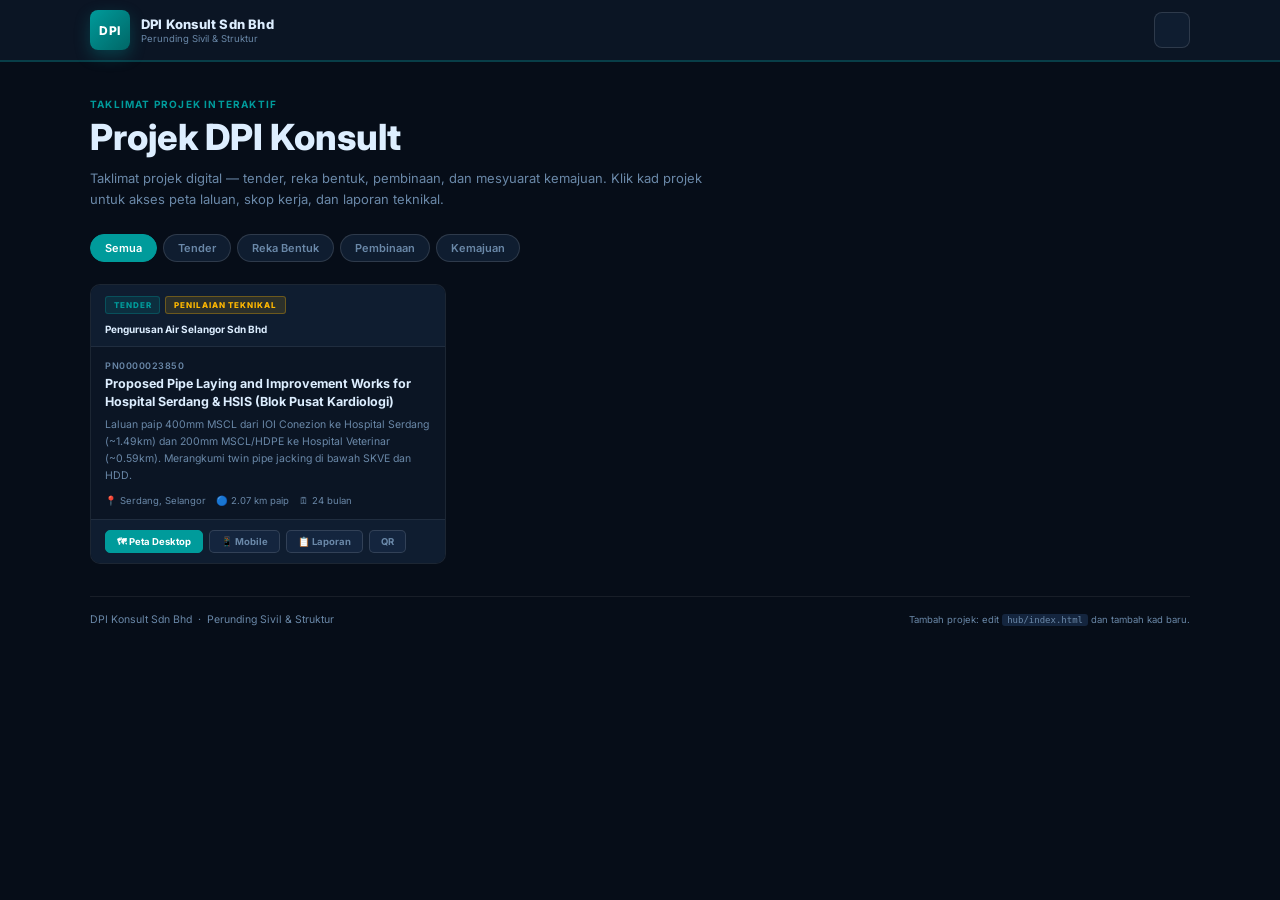
==== hub/index.html @ ebe24104 "restore desktop map engine; add tender-report; scaffold hub; migrate GHA to Workers - index.html: re" ====
<!DOCTYPE html>
<html lang="ms">
<head>
<meta charset="UTF-8">
<meta name="viewport" content="width=device-width,initial-scale=1.0">
<meta name="theme-color" content="#060d18">
<meta name="description" content="Direktori projek DPI Konsult Sdn Bhd — taklimat interaktif untuk tender, reka bentuk, dan pembinaan.">
<title>DPI Konsult — Projek</title>
<link rel="preconnect" href="https://fonts.googleapis.com">
<link href="https://fonts.googleapis.com/css2?family=Inter:wght@300;400;500;600;700;800&display=swap" rel="stylesheet">
<link rel="stylesheet" href="styles.css">
</head>
<body>

<header class="topbar">
  <div class="topbar-inner shell">
    <div class="brand">
      <div class="brand-mark">DPI</div>
      <div class="brand-text">
        <div class="brand-name">DPI Konsult Sdn Bhd</div>
        <div class="brand-sub">Perunding Sivil &amp; Struktur</div>
      </div>
    </div>
    <div class="topbar-right">
      <button class="theme-btn" id="theme-toggle" aria-label="Toggle dark mode" title="Toggle dark mode">
        <svg class="icon-sun" viewBox="0 0 24 24" fill="none" aria-hidden="true" width="16" height="16">
          <circle cx="12" cy="12" r="4.5" stroke="currentColor" stroke-width="1.75"/>
          <path d="M12 2v2M12 20v2M4.22 4.22l1.42 1.42M18.36 18.36l1.42 1.42M2 12h2M20 12h2M4.22 19.78l1.42-1.42M18.36 5.64l1.42-1.42" stroke="currentColor" stroke-width="1.75" stroke-linecap="round"/>
        </svg>
        <svg class="icon-moon" viewBox="0 0 24 24" fill="none" aria-hidden="true" width="16" height="16">
          <path d="M21 12.79A9 9 0 1 1 11.21 3 7 7 0 0 0 21 12.79z" stroke="currentColor" stroke-width="1.75" stroke-linecap="round" stroke-linejoin="round"/>
        </svg>
      </button>
    </div>
  </div>
</header>

<main class="shell">

  <section class="hero">
    <div class="eyebrow">Taklimat Projek Interaktif</div>
    <h1>Projek DPI Konsult</h1>
    <p class="hero-sub">Taklimat projek digital — tender, reka bentuk, pembinaan, dan mesyuarat kemajuan. Klik kad projek untuk akses peta laluan, skop kerja, dan laporan teknikal.</p>
  </section>

  <!-- FILTER BAR -->
  <div class="filter-bar" role="group" aria-label="Tapis mengikut peringkat">
    <button class="fpill active" data-filter="all" onclick="filterCards(this)">Semua</button>
    <button class="fpill" data-filter="tender" onclick="filterCards(this)">Tender</button>
    <button class="fpill" data-filter="design" onclick="filterCards(this)">Reka Bentuk</button>
    <button class="fpill" data-filter="construction" onclick="filterCards(this)">Pembinaan</button>
    <button class="fpill" data-filter="progress" onclick="filterCards(this)">Kemajuan</button>
  </div>

  <!-- PROJECT GRID -->
  <ul class="proj-grid" id="proj-grid" role="list">

    <!-- ── HOSPITAL SERDANG WATER SUPPLY ── -->
    <li class="proj-card" data-stage="tender">
      <div class="card-head">
        <div class="stage-badges">
          <span class="badge badge-tender">Tender</span>
          <span class="badge badge-eval">Penilaian Teknikal</span>
        </div>
        <div class="client-row">
          <img class="client-logo" src="https://iconape.com/wp-content/png_logo_vector/air-selangor-logo.png" alt="Air Selangor" onerror="this.style.display='none'">
          <div class="client-name">Pengurusan Air Selangor Sdn Bhd</div>
        </div>
      </div>
      <div class="card-body">
        <div class="proj-num">PN0000023850</div>
        <h2 class="proj-title">Proposed Pipe Laying and Improvement Works for Hospital Serdang &amp; HSIS (Blok Pusat Kardiologi)</h2>
        <p class="proj-desc">Laluan paip 400mm MSCL dari IOI Conezion ke Hospital Serdang (~1.49km) dan 200mm MSCL/HDPE ke Hospital Veterinar (~0.59km). Merangkumi twin pipe jacking di bawah SKVE dan HDD.</p>
        <div class="proj-meta">
          <span class="meta-item">📍 Serdang, Selangor</span>
          <span class="meta-item">🔵 2.07 km paip</span>
          <span class="meta-item">🗓 24 bulan</span>
        </div>
      </div>
      <div class="card-foot">
        <div class="card-links">
          <a class="clink clink-primary" href="/index.html" target="_blank" rel="noopener">🗺 Peta Desktop</a>
          <a class="clink clink-sec" href="/mobile.html" target="_blank" rel="noopener">📱 Mobile</a>
          <a class="clink clink-sec" href="/tender-report.html" target="_blank" rel="noopener">📋 Laporan</a>
          <a class="clink clink-sec" href="/qr.html" target="_blank" rel="noopener">QR</a>
        </div>
      </div>
    </li>

    <!-- ── ADD NEW PROJECT CARDS ABOVE THIS LINE ── -->
    <!-- Copy the <li class="proj-card"> block above and update:     -->
    <!--   data-stage: tender | design | construction | progress       -->
    <!--   badge classes, client logo, tender number, title, desc      -->
    <!--   card-links hrefs pointing to the deployed briefing URLs     -->

  </ul>

  <div class="empty-state" id="empty-state" style="display:none;">
    <div class="empty-icon">🔍</div>
    <div class="empty-msg">Tiada projek dalam peringkat ini.</div>
  </div>

</main>

<footer class="page-foot shell">
  <div class="foot-inner">
    <span>DPI Konsult Sdn Bhd &nbsp;·&nbsp; Perunding Sivil &amp; Struktur</span>
    <span class="foot-note">Tambah projek: edit <code>hub/index.html</code> dan tambah kad baru.</span>
  </div>
</footer>

<script>
(function(){
  var saved=localStorage.getItem('dpik-hub-theme');
  if(saved==='dark'){document.documentElement.setAttribute('data-theme','dark');}
  document.addEventListener('DOMContentLoaded',function(){
    var btn=document.getElementById('theme-toggle');
    if(!btn)return;
    btn.addEventListener('click',function(){
      var next=document.documentElement.getAttribute('data-theme')==='dark'?'light':'dark';
      document.documentElement.setAttribute('data-theme',next);
      localStorage.setItem('dpik-hub-theme',next);
    });
  });
})();

function filterCards(btn){
  var filter=btn.getAttribute('data-filter');
  document.querySelectorAll('.fpill').forEach(function(b){b.classList.remove('active');});
  btn.classList.add('active');
  var cards=document.querySelectorAll('.proj-card');
  var visible=0;
  cards.forEach(function(c){
    var match=filter==='all'||c.getAttribute('data-stage')===filter;
    c.style.display=match?'':'none';
    if(match)visible++;
  });
  document.getElementById('empty-state').style.display=visible===0?'flex':'none';
}
</script>
</body>
</html>
---- hub/styles.css ----
/* DPI Konsult Project Hub — styles */
:root {
  --bg: #060d18;
  --panel: #0b1524;
  --p2: #0f1d30;
  --p3: #14253e;
  --bd: rgba(255,255,255,.07);
  --bd2: rgba(255,255,255,.13);
  --tx: #ddeeff;
  --mu: #6a88a8;
  --faint: #1e3a58;
  --teal: #009B9B;
  --teal2: rgba(0,155,155,.12);
  --teal4: rgba(0,155,155,.3);
  --am: #FFB800;
  --rd: #ff4455;
  --gr: #22c87a;
  --rad: 10px;
  color-scheme: dark;
}
[data-theme="light"] {
  --bg: #f4f7fb;
  --panel: #ffffff;
  --p2: #f0f4f8;
  --p3: #e4eaf2;
  --bd: rgba(0,0,0,.08);
  --bd2: rgba(0,0,0,.14);
  --tx: #0f1d2e;
  --mu: #5a7a9a;
  --faint: #c8d8e8;
  --teal: #007b7b;
  --teal2: rgba(0,123,123,.1);
  --teal4: rgba(0,123,123,.25);
  color-scheme: light;
}

*, *::before, *::after { box-sizing: border-box; margin: 0; padding: 0; }
html { scroll-behavior: smooth; }
body {
  font-family: 'Inter', system-ui, -apple-system, sans-serif;
  background: var(--bg);
  color: var(--tx);
  min-height: 100vh;
}
a { color: var(--teal); text-decoration: none; }
button { cursor: pointer; font-family: inherit; }
img { max-width: 100%; display: block; }
::-webkit-scrollbar { width: 5px; height: 5px; }
::-webkit-scrollbar-thumb { background: var(--faint); border-radius: 3px; }

.shell { width: min(1100px, calc(100% - 32px)); margin: 0 auto; }

/* ── TOPBAR ─────────────────────────────────────── */
.topbar {
  position: sticky; top: 0; z-index: 100;
  background: var(--panel);
  border-bottom: 2px solid var(--teal4);
}
.topbar-inner {
  display: flex; align-items: center; justify-content: space-between;
  min-height: 60px; gap: 12px;
}
.brand { display: flex; align-items: center; gap: 11px; }
.brand-mark {
  width: 40px; height: 40px; border-radius: 8px; flex-shrink: 0;
  background: linear-gradient(135deg, var(--teal), #006666);
  color: #fff; font-size: 12px; font-weight: 800; letter-spacing: .5px;
  display: flex; align-items: center; justify-content: center;
  box-shadow: 0 6px 16px rgba(0,155,155,.3);
}
.brand-name { font-size: 13px; font-weight: 800; color: var(--tx); letter-spacing: .2px; }
.brand-sub { font-size: 9.5px; color: var(--mu); margin-top: 1px; }
.theme-btn {
  width: 36px; height: 36px; border-radius: 8px; border: 1px solid var(--bd2);
  background: var(--p2); color: var(--mu);
  display: flex; align-items: center; justify-content: center;
  transition: all .15s;
}
.theme-btn:hover { color: var(--tx); border-color: var(--bd2); }
[data-theme="dark"] .icon-sun { display: block; }
[data-theme="dark"] .icon-moon { display: none; }
[data-theme="light"] .icon-sun { display: none; }
[data-theme="light"] .icon-moon { display: block; }
.icon-sun, .icon-moon { display: none; }
[data-theme="dark"] .icon-sun { display: block; }
[data-theme="light"] .icon-moon { display: block; }

/* ── HERO ────────────────────────────────────────── */
.hero { padding: 36px 0 24px; }
.eyebrow {
  font-size: 10px; font-weight: 700; letter-spacing: 1.2px;
  text-transform: uppercase; color: var(--teal); margin-bottom: 8px;
}
h1 {
  font-size: clamp(24px, 4vw, 36px); font-weight: 800; color: var(--tx);
  line-height: 1.1; margin-bottom: 10px;
}
.hero-sub {
  font-size: 13px; color: var(--mu); line-height: 1.65; max-width: 640px;
}

/* ── FILTER BAR ──────────────────────────────────── */
.filter-bar {
  display: flex; gap: 6px; flex-wrap: wrap; margin-bottom: 22px;
}
.fpill {
  font-size: 11px; font-weight: 600; padding: 6px 14px; border-radius: 999px;
  border: 1px solid var(--bd2); background: var(--p2); color: var(--mu);
  transition: all .15s;
}
.fpill:hover { color: var(--tx); }
.fpill.active { background: var(--teal); color: #fff; border-color: var(--teal); }
[data-theme="light"] .fpill.active { color: #fff; }

/* ── PROJECT GRID ────────────────────────────────── */
.proj-grid {
  list-style: none;
  display: grid;
  grid-template-columns: repeat(auto-fill, minmax(320px, 1fr));
  gap: 16px;
  margin-bottom: 32px;
}
.proj-card {
  background: var(--panel);
  border: 1px solid var(--bd);
  border-radius: var(--rad);
  display: flex; flex-direction: column;
  overflow: hidden;
  transition: border-color .15s, transform .15s, box-shadow .15s;
}
.proj-card:hover {
  border-color: var(--teal4);
  transform: translateY(-2px);
  box-shadow: 0 8px 24px rgba(0,0,0,.25);
}

.card-head {
  background: var(--p2);
  border-bottom: 1px solid var(--bd);
  padding: 11px 14px;
}
.stage-badges { display: flex; gap: 5px; flex-wrap: wrap; margin-bottom: 9px; }
.badge {
  font-size: 8px; font-weight: 800; letter-spacing: .9px;
  text-transform: uppercase; padding: 3px 8px; border-radius: 3px;
}
.badge-tender    { background: rgba(0,155,155,.15); color: var(--teal); border: 1px solid var(--teal4); }
.badge-design    { background: rgba(51,204,255,.12); color: #33ccff; border: 1px solid rgba(51,204,255,.3); }
.badge-construction { background: rgba(255,119,51,.12); color: #ff7733; border: 1px solid rgba(255,119,51,.3); }
.badge-progress  { background: rgba(34,200,122,.12); color: var(--gr); border: 1px solid rgba(34,200,122,.3); }
.badge-eval      { background: rgba(255,184,0,.12); color: var(--am); border: 1px solid rgba(255,184,0,.3); }
.badge-live      { background: rgba(34,200,122,.12); color: var(--gr); border: 1px solid rgba(34,200,122,.3); animation: blink 2s ease-in-out infinite; }
@keyframes blink { 0%,100%{opacity:1} 50%{opacity:.4} }

.client-row { display: flex; align-items: center; gap: 8px; }
.client-logo { height: 26px; width: auto; object-fit: contain; flex-shrink: 0; }
.client-name { font-size: 10px; font-weight: 700; color: var(--tx); }

.card-body { flex: 1; padding: 13px 14px; }
.proj-num { font-size: 9px; color: var(--mu); font-weight: 600; letter-spacing: .5px; margin-bottom: 4px; }
h2.proj-title { font-size: 12.5px; font-weight: 700; color: var(--tx); line-height: 1.4; margin-bottom: 7px; }
.proj-desc { font-size: 10.5px; color: var(--mu); line-height: 1.6; margin-bottom: 10px; }
.proj-meta { display: flex; gap: 0; flex-wrap: wrap; }
.meta-item { font-size: 9.5px; color: var(--mu); margin-right: 10px; }

.card-foot {
  padding: 10px 14px;
  border-top: 1px solid var(--bd);
  background: var(--p2);
}
.card-links { display: flex; gap: 6px; flex-wrap: wrap; }
.clink {
  font-size: 9.5px; font-weight: 700; padding: 5px 11px; border-radius: 5px;
  border: 1px solid var(--bd2); transition: all .15s; white-space: nowrap;
}
.clink-primary {
  background: var(--teal); color: #fff; border-color: var(--teal);
}
.clink-primary:hover { background: #007b7b; color: #fff; }
.clink-sec {
  background: var(--p3); color: var(--mu);
}
.clink-sec:hover { color: var(--tx); border-color: var(--bd2); }

/* ── EMPTY STATE ─────────────────────────────────── */
.empty-state {
  flex-direction: column; align-items: center; justify-content: center;
  padding: 60px 20px; gap: 10px;
}
.empty-icon { font-size: 32px; }
.empty-msg { font-size: 13px; color: var(--mu); }

/* ── FOOTER ──────────────────────────────────────── */
.page-foot {
  border-top: 1px solid var(--bd);
  padding: 16px 0;
  margin-top: 8px;
}
.foot-inner {
  display: flex; justify-content: space-between; align-items: center;
  flex-wrap: wrap; gap: 8px;
  font-size: 10.5px; color: var(--mu);
}
.foot-note { font-size: 9.5px; }
code { background: var(--p3); padding: 1px 5px; border-radius: 3px; font-size: 9px; }

/* ── RESPONSIVE ──────────────────────────────────── */
@media (max-width: 640px) {
  .proj-grid { grid-template-columns: 1fr; }
  h1 { font-size: 22px; }
  .foot-inner { flex-direction: column; align-items: flex-start; }
}
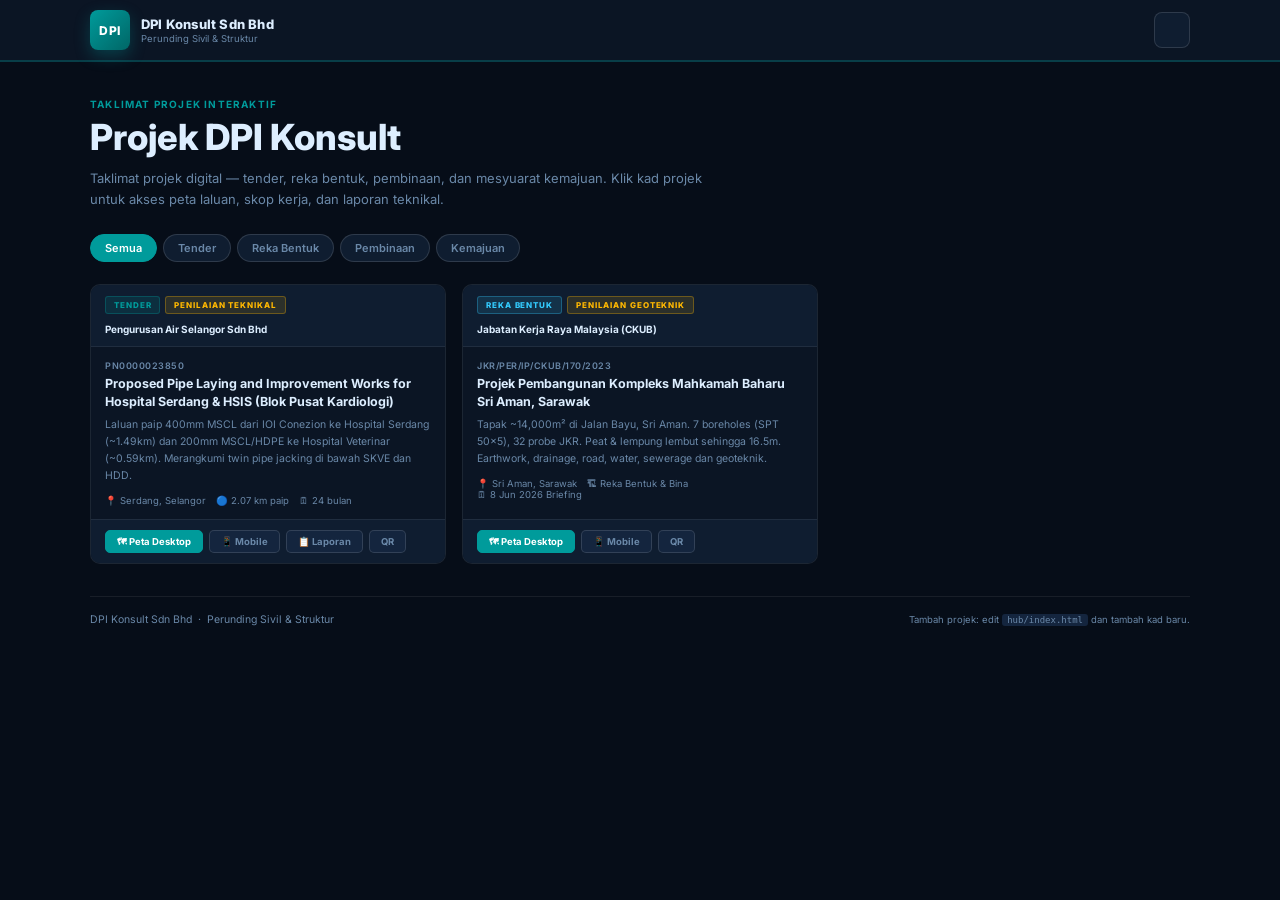
==== commit eb1e63cd: "fix: correct client to JKR Malaysia, add interactive BH logs, heatmaps, PDF export, CoGSI link - Fix" ====
--- a/hub/index.html
+++ b/hub/index.html
@@ -79,10 +79,41 @@
       </div>
       <div class="card-foot">
         <div class="card-links">
-          <a class="clink clink-primary" href="/index.html" target="_blank" rel="noopener">🗺 Peta Desktop</a>
-          <a class="clink clink-sec" href="/mobile.html" target="_blank" rel="noopener">📱 Mobile</a>
-          <a class="clink clink-sec" href="/tender-report.html" target="_blank" rel="noopener">📋 Laporan</a>
-          <a class="clink clink-sec" href="/qr.html" target="_blank" rel="noopener">QR</a>
+          <a class="clink clink-primary" href="https://dpiktender.arh-homelab.workers.dev" target="_blank" rel="noopener">🗺 Peta Desktop</a>
+          <a class="clink clink-sec" href="https://dpiktender.arh-homelab.workers.dev/mobile.html" target="_blank" rel="noopener">📱 Mobile</a>
+          <a class="clink clink-sec" href="https://dpiktender.arh-homelab.workers.dev/tender-report.html" target="_blank" rel="noopener">📋 Laporan</a>
+          <a class="clink clink-sec" href="https://dpiktender.arh-homelab.workers.dev/qr.html" target="_blank" rel="noopener">QR</a>
+        </div>
+      </div>
+    </li>
+
+    <!-- ── MAHKAMAH BAHARU SRI AMAN ── -->
+    <li class="proj-card" data-stage="design">
+      <div class="card-head">
+        <div class="stage-badges">
+          <span class="badge badge-design">Reka Bentuk</span>
+          <span class="badge badge-eval">Penilaian Geoteknik</span>
+        </div>
+        <div class="client-row">
+          <img class="client-logo" src="https://upload.wikimedia.org/wikipedia/commons/thumb/4/4e/Jabatan_Kerja_Raya_Malaysia_logo.svg/120px-Jabatan_Kerja_Raya_Malaysia_logo.svg.png" alt="JKR Malaysia" onerror="this.style.display='none'">
+          <div class="client-name">Jabatan Kerja Raya Malaysia (CKUB)</div>
+        </div>
+      </div>
+      <div class="card-body">
+        <div class="proj-num">JKR/PER/IP/CKUB/170/2023</div>
+        <h2 class="proj-title">Projek Pembangunan Kompleks Mahkamah Baharu Sri Aman, Sarawak</h2>
+        <p class="proj-desc">Tapak ~14,000m² di Jalan Bayu, Sri Aman. 7 boreholes (SPT 50×5), 32 probe JKR. Peat & lempung lembut sehingga 16.5m. Earthwork, drainage, road, water, sewerage dan geoteknik.</p>
+        <div class="proj-meta">
+          <span class="meta-item">📍 Sri Aman, Sarawak</span>
+          <span class="meta-item">🏗 Reka Bentuk & Bina</span>
+          <span class="meta-item">🗓 8 Jun 2026 Briefing</span>
+        </div>
+      </div>
+      <div class="card-foot">
+        <div class="card-links">
+          <a class="clink clink-primary" href="https://dpiktender-sriaman.arh-homelab.workers.dev" target="_blank" rel="noopener">🗺 Peta Desktop</a>
+          <a class="clink clink-sec" href="https://dpiktender-sriaman.arh-homelab.workers.dev/mobile.html" target="_blank" rel="noopener">📱 Mobile</a>
+          <a class="clink clink-sec" href="https://dpiktender-sriaman.arh-homelab.workers.dev/qr.html" target="_blank" rel="noopener">QR</a>
         </div>
       </div>
     </li>
